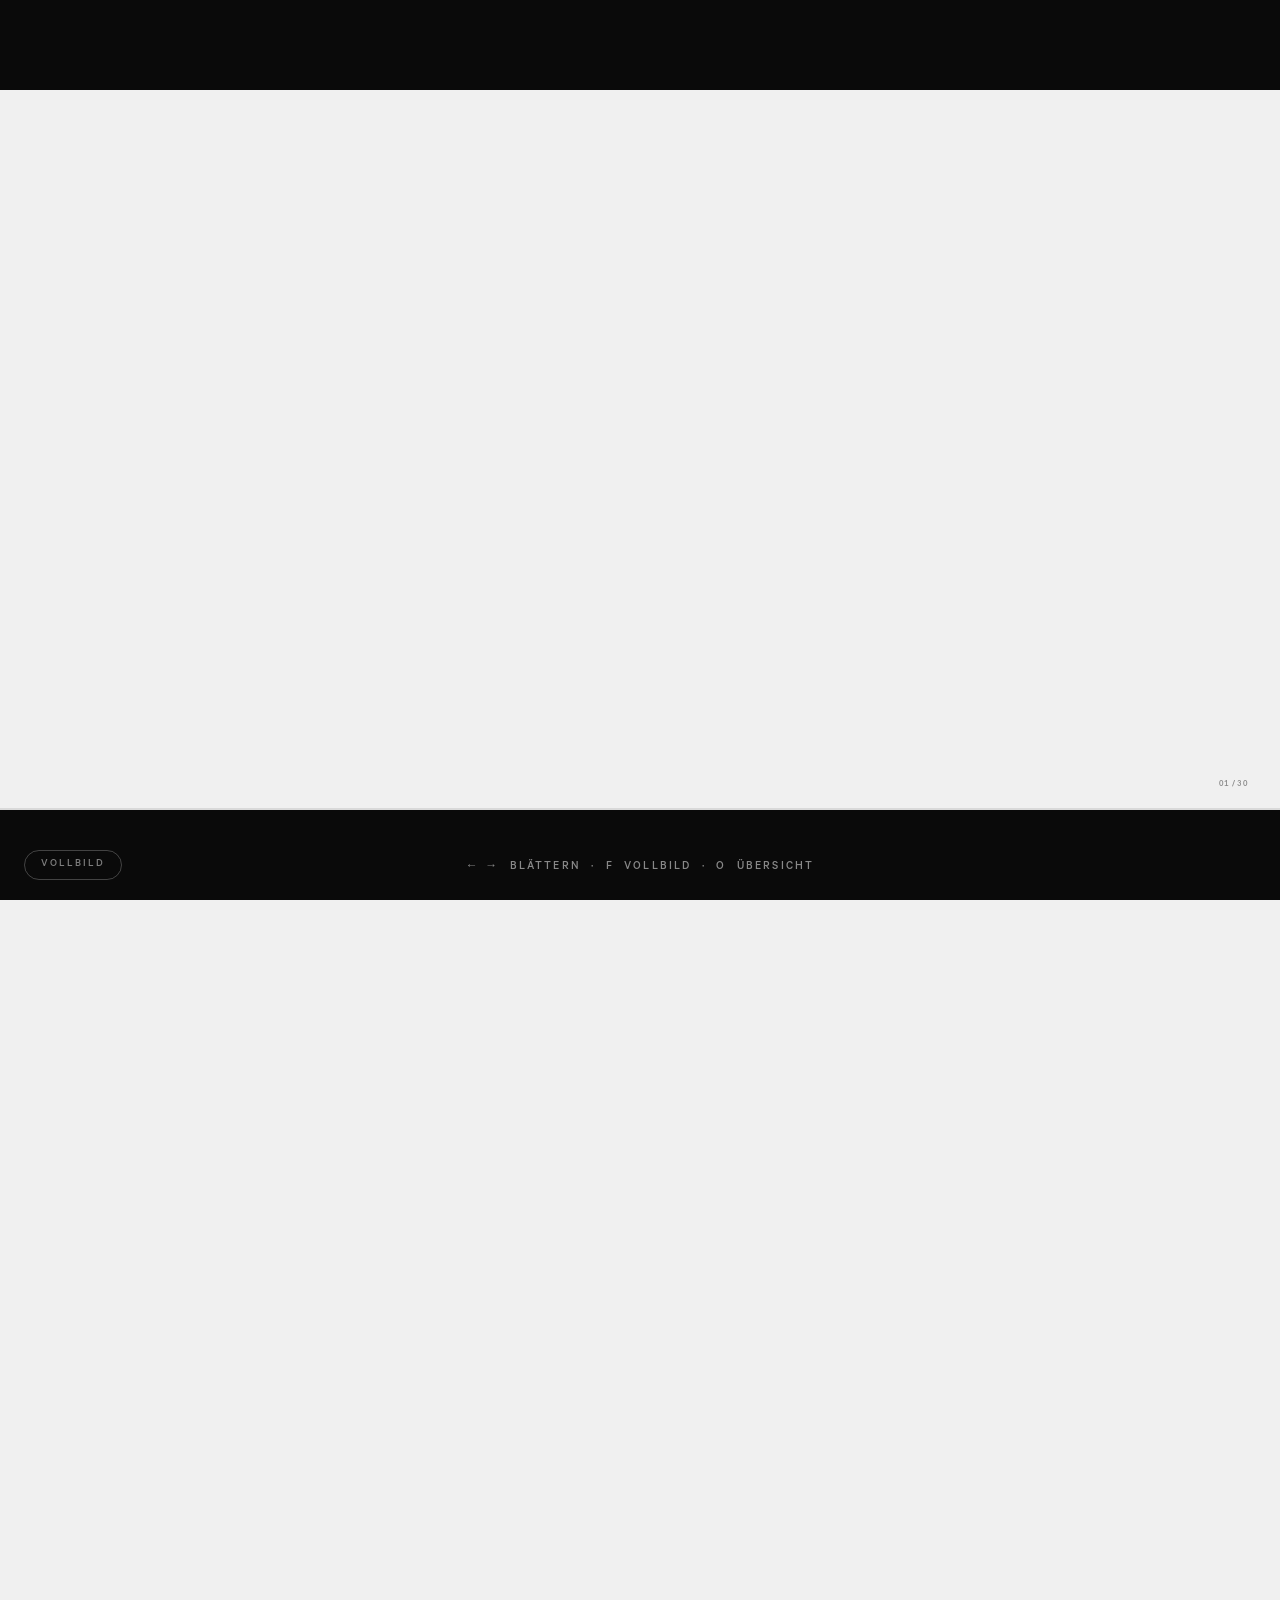
==== mwn1vytu-9d9t96hh/index.html @ 7c6df5d3 "Naturspur-Kurzdeck als Vorschau 30 Folien, Stand 06.09.2026. Ohne starter/ - das Gesprächsdeck mit d" ====
<!DOCTYPE html>
<html lang="de-CH">
<head>
<meta name="robots" content="noindex,nofollow,noarchive">
<meta name="referrer" content="no-referrer">
<meta charset="UTF-8">
<!-- Nur ein Einstiegspunkt, kein zweites Deck.

     Der Ordner hatte in der Wurzel keine HTML-Datei - beim Reinschauen sah er
     leer aus, obwohl die Präsentation eine Ebene tiefer liegt. Diese Datei
     leitet weiter, statt den Starter zu kopieren: eine Kopie würde beim
     nächsten Umbau auseinanderlaufen, und dann gäbe es zwei Wahrheiten.

     Seit dem 05.09.2026 zeigt sie auf `kurz/` und nicht mehr auf
     `starter/`. Grund: Dieser Ordner wird gehostet, damit Petra und
     Christian das Deck anschauen können. Wer die Adresse ohne
     Unterseite aufruft, landete bis dahin im Gesprächsdeck - mit dem
     kompletten Preis-Block und der Folie «Ihr wärt unser erster
     gemeinsamer Kunde». Beides war für den Raum gedacht, nicht für
     einen Link.

     Das Gesprächsdeck liegt weiterhin unter `starter/index.html`. -->
<meta http-equiv="refresh" content="0; url=kurz/index.html">
<title>Kampagnons Präsentations-System</title>
</head>
<body>
<p>Weiter zum Kurzdeck: <a href="kurz/index.html">kurz/index.html</a></p>
</body>
</html>
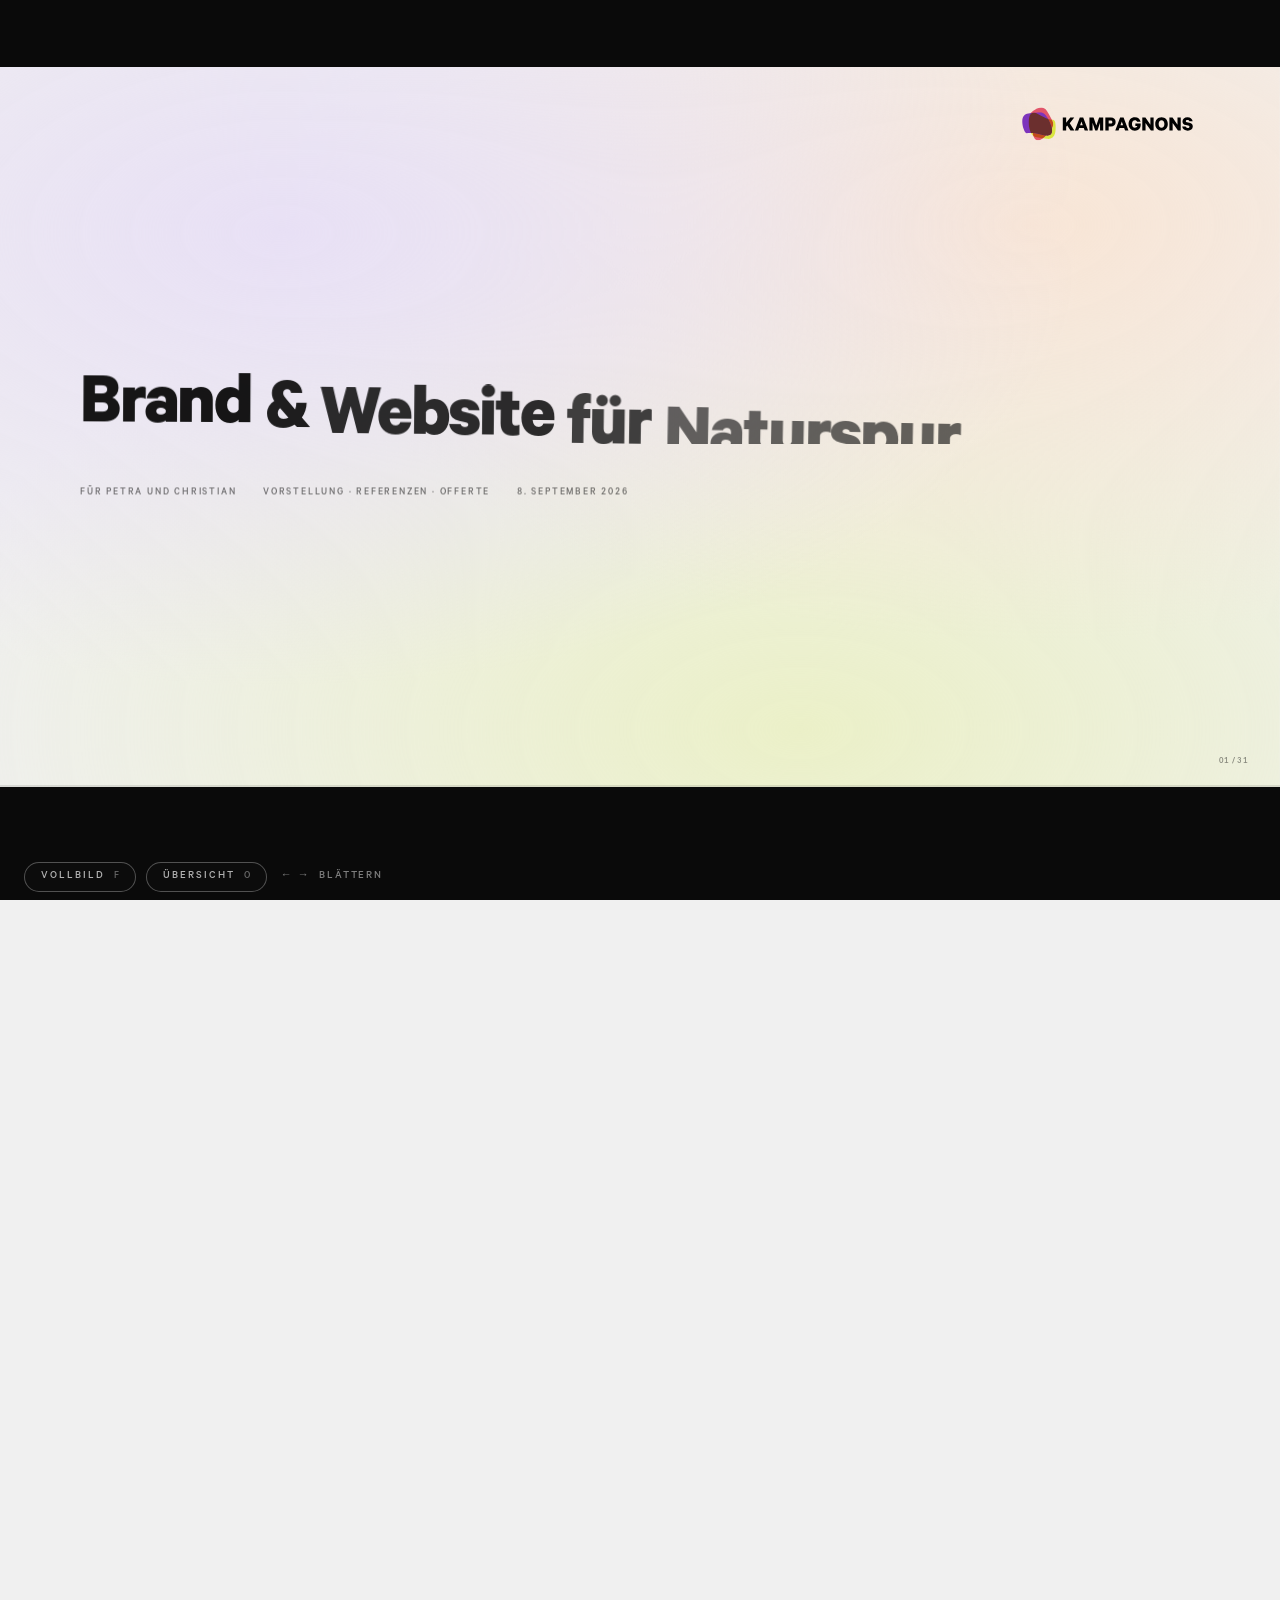
==== commit 17585805: "Naturspur: Folie Kampagnons + webtie im Kurzdeck Neue Folie hinter "Wer am Tisch sitzt": zwei Spalte" ====
--- a/mwn1vytu-9d9t96hh/index.html
+++ b/mwn1vytu-9d9t96hh/index.html
@@ -1,9 +1,9 @@
 <!DOCTYPE html>
 <html lang="de-CH">
 <head>
+<meta charset="UTF-8">
 <meta name="robots" content="noindex,nofollow,noarchive">
 <meta name="referrer" content="no-referrer">
-<meta charset="UTF-8">
 <!-- Nur ein Einstiegspunkt, kein zweites Deck.
 
      Der Ordner hatte in der Wurzel keine HTML-Datei - beim Reinschauen sah er
